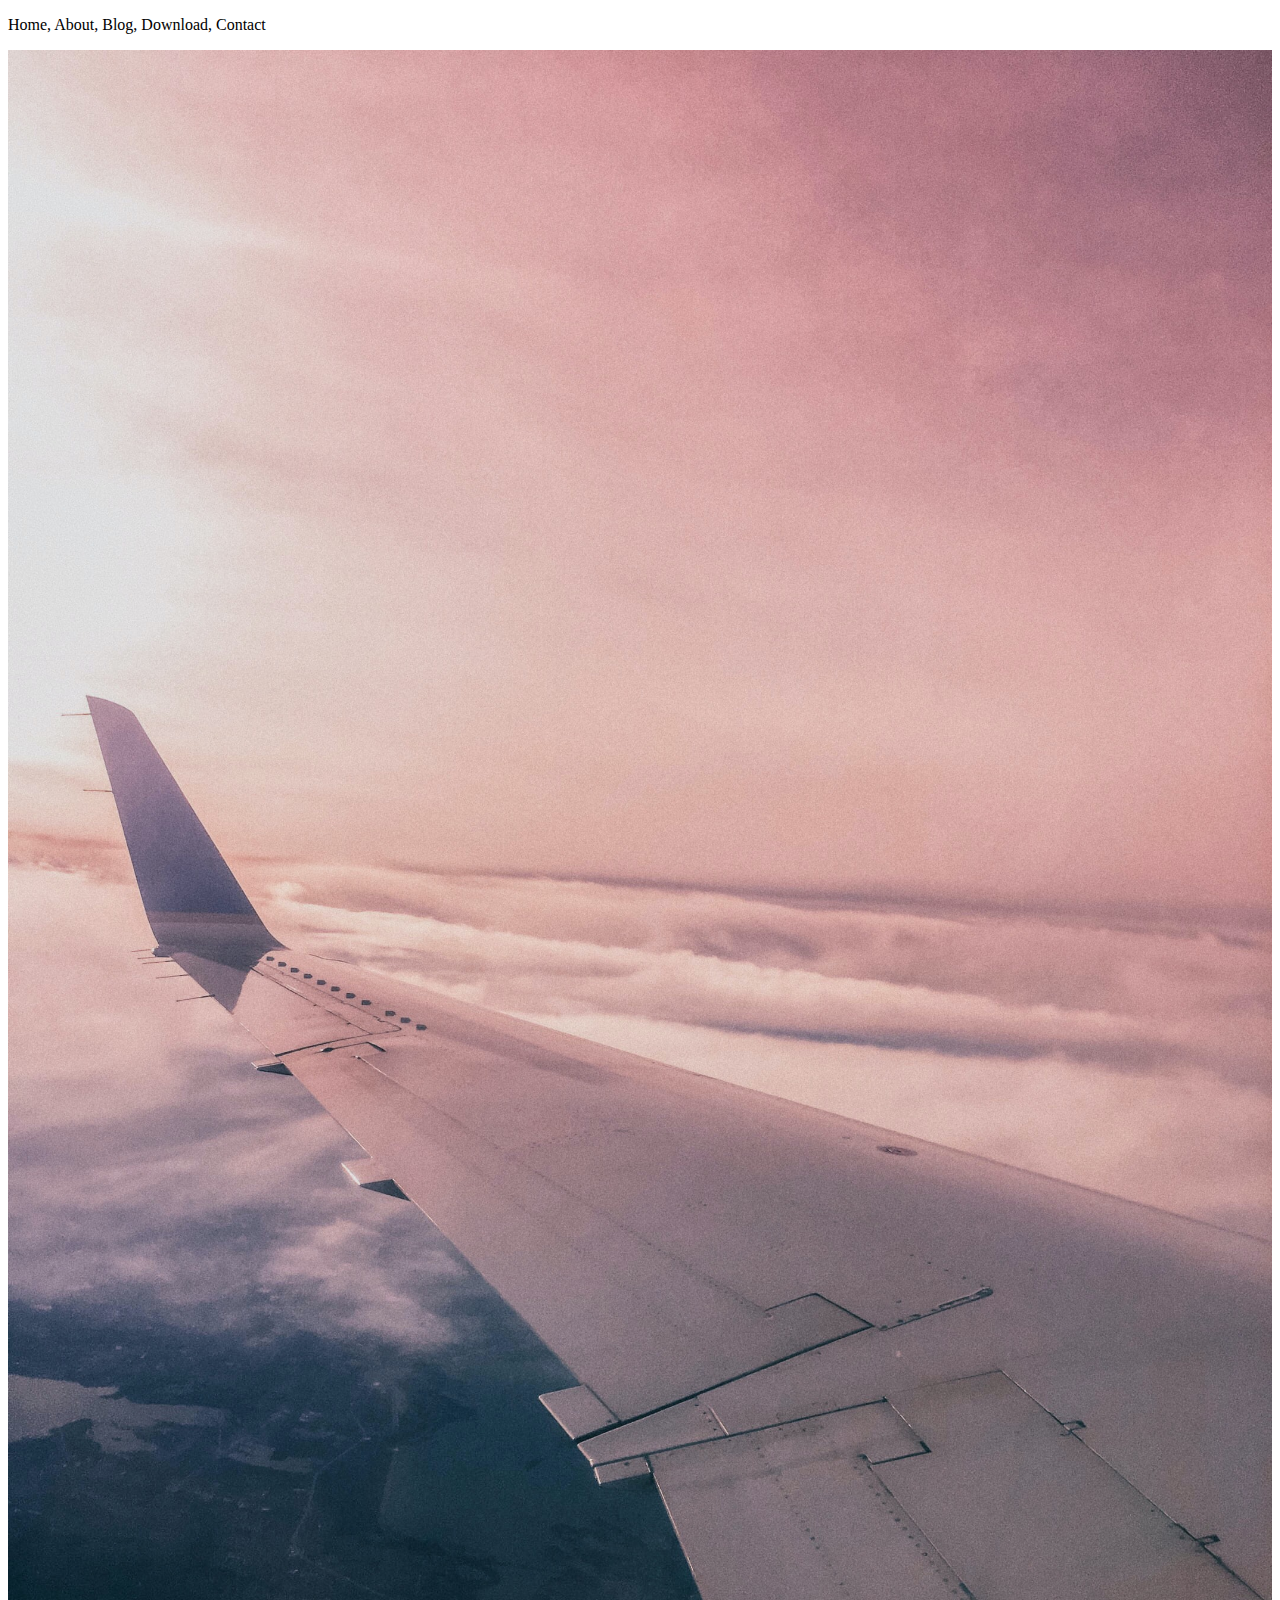
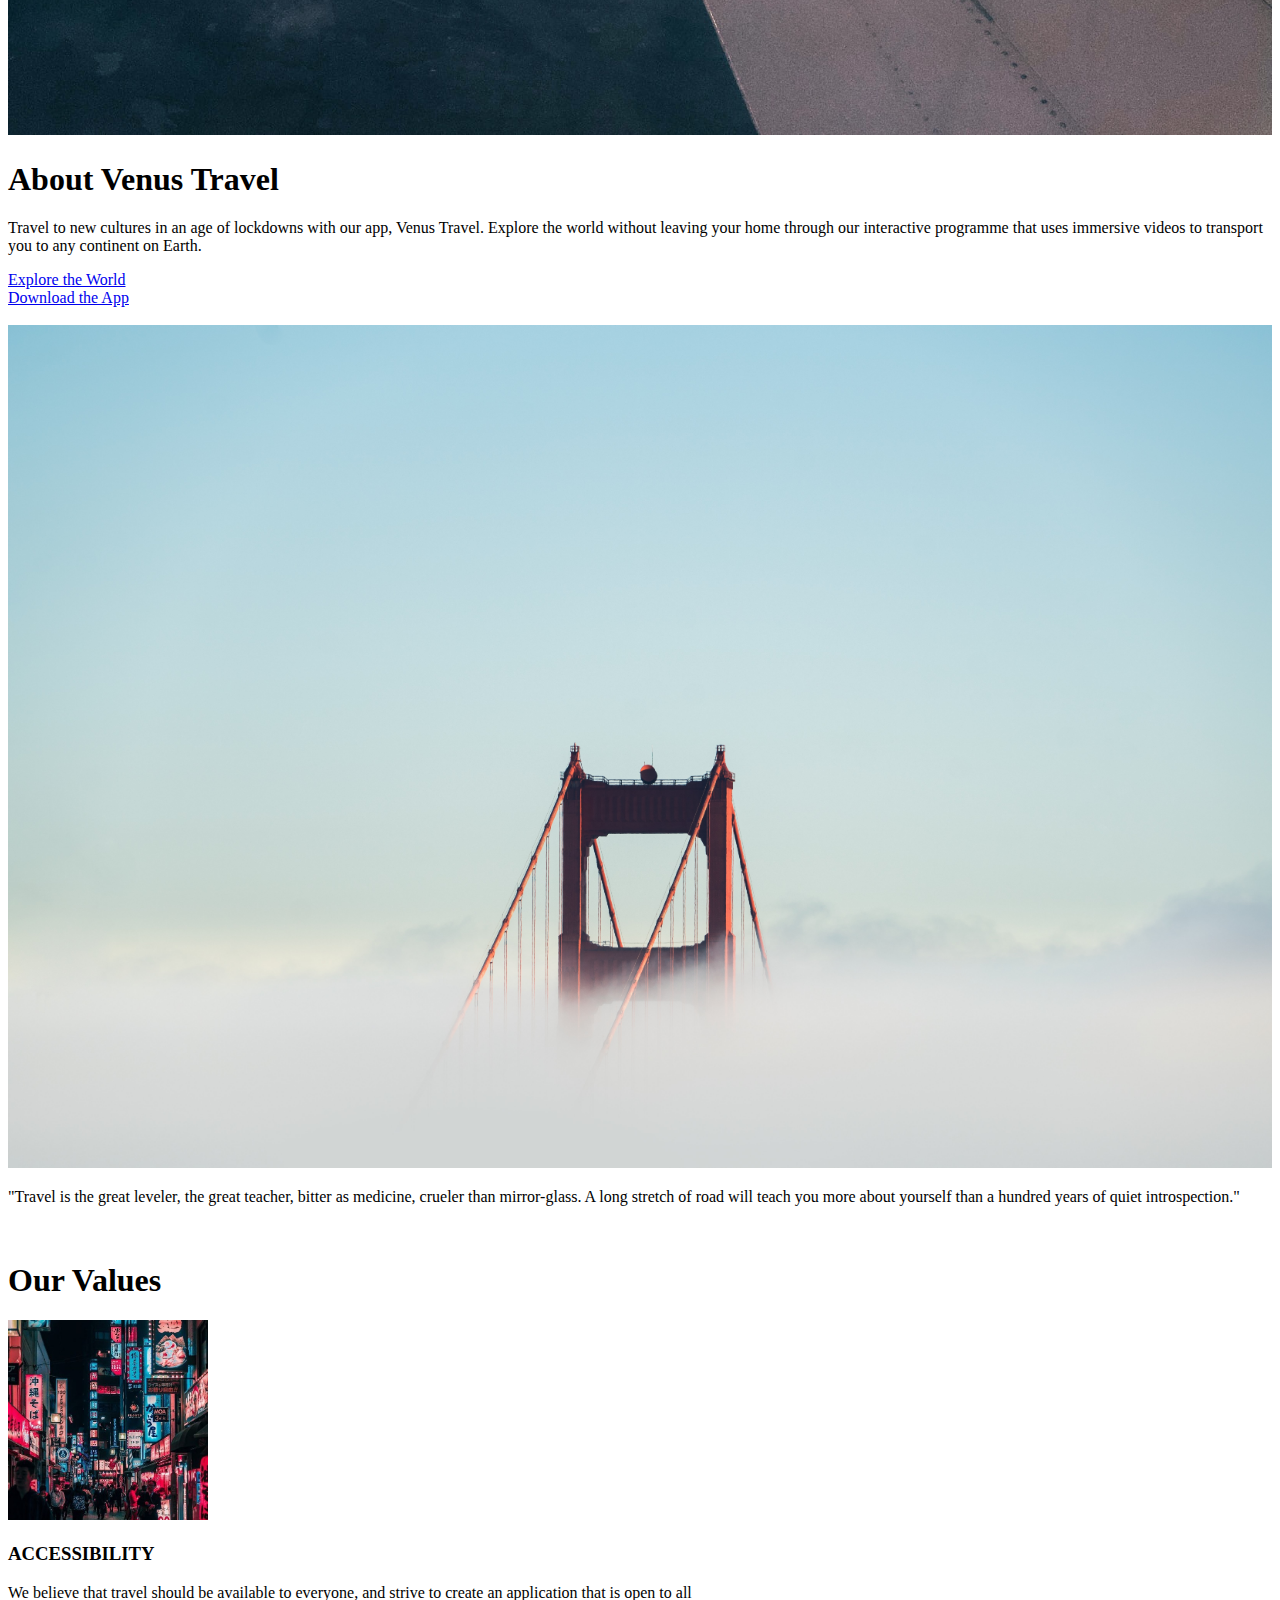
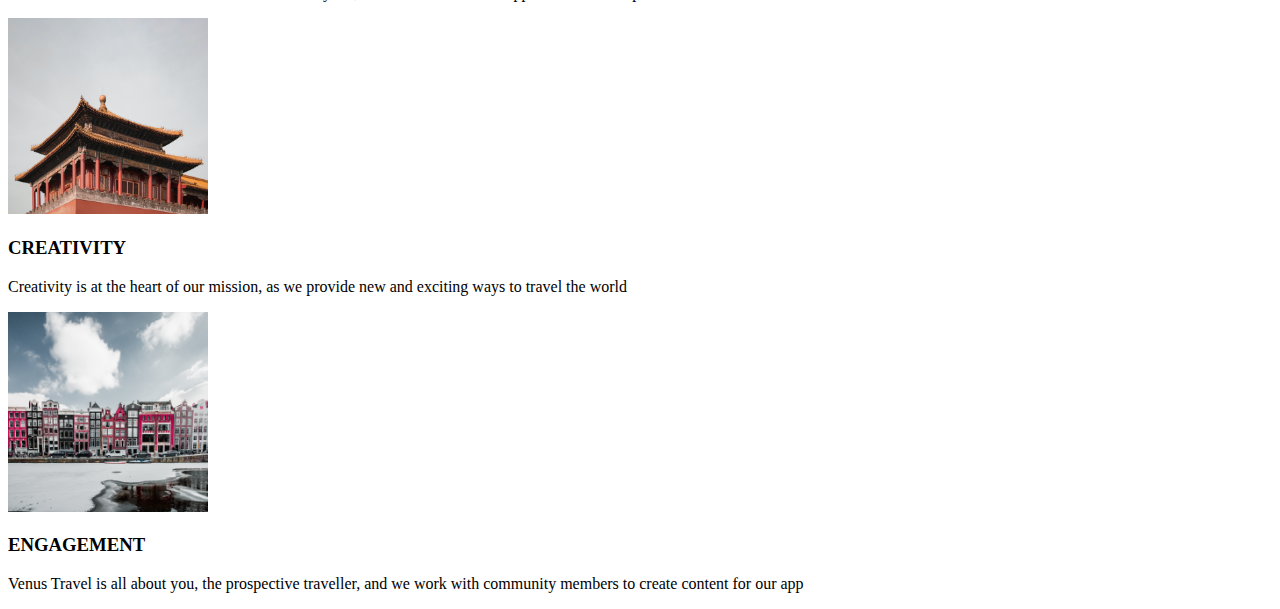
==== about.html @ 948adb57 "Merge branch 'main' of https://github.com/jsopf/cfgvenusproject into main" ====
<!DOCTYPE html>

<html lang="en">

    <head>
        <title>About</title>
        <meta name="viewport" content="width=device-width, initial-scale=1.0">
        <link rel="stylesheet" href="./css/main.css">
        <script src="./js/app.js"></script>
        <link href="https://fonts.googleapis.com/css2?family=Lato:wght@300&display=swap" rel="stylesheet">
    </head>

    <nav>
        <p>Home, About, Blog, Download, Contact</p>
    </nav>
    
    <body>

        <main>
            
            <div class="AVT">

                <div class="img2">
                    <img src="./images/plane wing.jpg" alt="airplane wing" style="width: 100%;">
                </div>
    
                <div class="about">
                    <h1>About Venus Travel</h1>
                    <p>Travel to new cultures in an age of lockdowns with our app, Venus Travel. Explore the world without leaving your home through our interactive programme that uses immersive videos to transport you to any continent on Earth.</p>
                </div>

            </div>

            
            <div class="button1">
               <a href="./page2.html">Explore the World</a>
            </div>

            <div class="button2">
                <a href="./page2.html">Download the App</a>
            </div>      
            
            
            <br>


            <div class="middle">

                <div class="img3">
                    <img src="./images/bridge.jpg" alt="bridge in clouds" style="width: 100%;">
                </div>
    
                <div class="quote"> 
                    <p>"Travel is the great leveler, the great teacher, bitter as medicine, crueler than mirror-glass. A long stretch of road will teach you more about yourself than a hundred years of quiet introspection."                </p>
                </div>

            </div>

            
            <br>


            <div class="values">
                <h1>Our Values</h1>
            </div>

            <div class="image-gallery">

                <div class="v1">

                    <div class="bgimg1">
                        <img src="./images/neon street.jpg" alt="street at night" style="width: 200px;">
                    </div>

                    <div class="acc">
                        <h3>ACCESSIBILITY</h3>
                        <p>We believe that travel should be available to everyone, and strive to create an application that is open to all</p>
                    </div>

                </div>

                <div class="v2">

                    <div class="bgimg2">
                        <img src="./images/temple day.jpg" alt="temple day" style="width: 200px;">
                    </div>
                    
                    <div class="create">
                        <h3>CREATIVITY</h3>
                        <p>Creativity is at the heart of our mission, as we provide new and exciting ways to travel the world</p>
                    </div>
    
                </div> 
                
                <div class="v3">
                    <div class="bgimg3">
                        <img src="./images/amsterdam.jpg" alt="houses" style="width: 200px;">
                    </div>

                    <div class="eng">
                        <h3>ENGAGEMENT</h3>
                        <p>Venus Travel is all about you, the prospective traveller, and we work with community members to create content for our app</p>
                    </div>
                    
                </div>

            </div>     

        </main>
        
    </body>

    <footer>
        
    </footer>

</html>
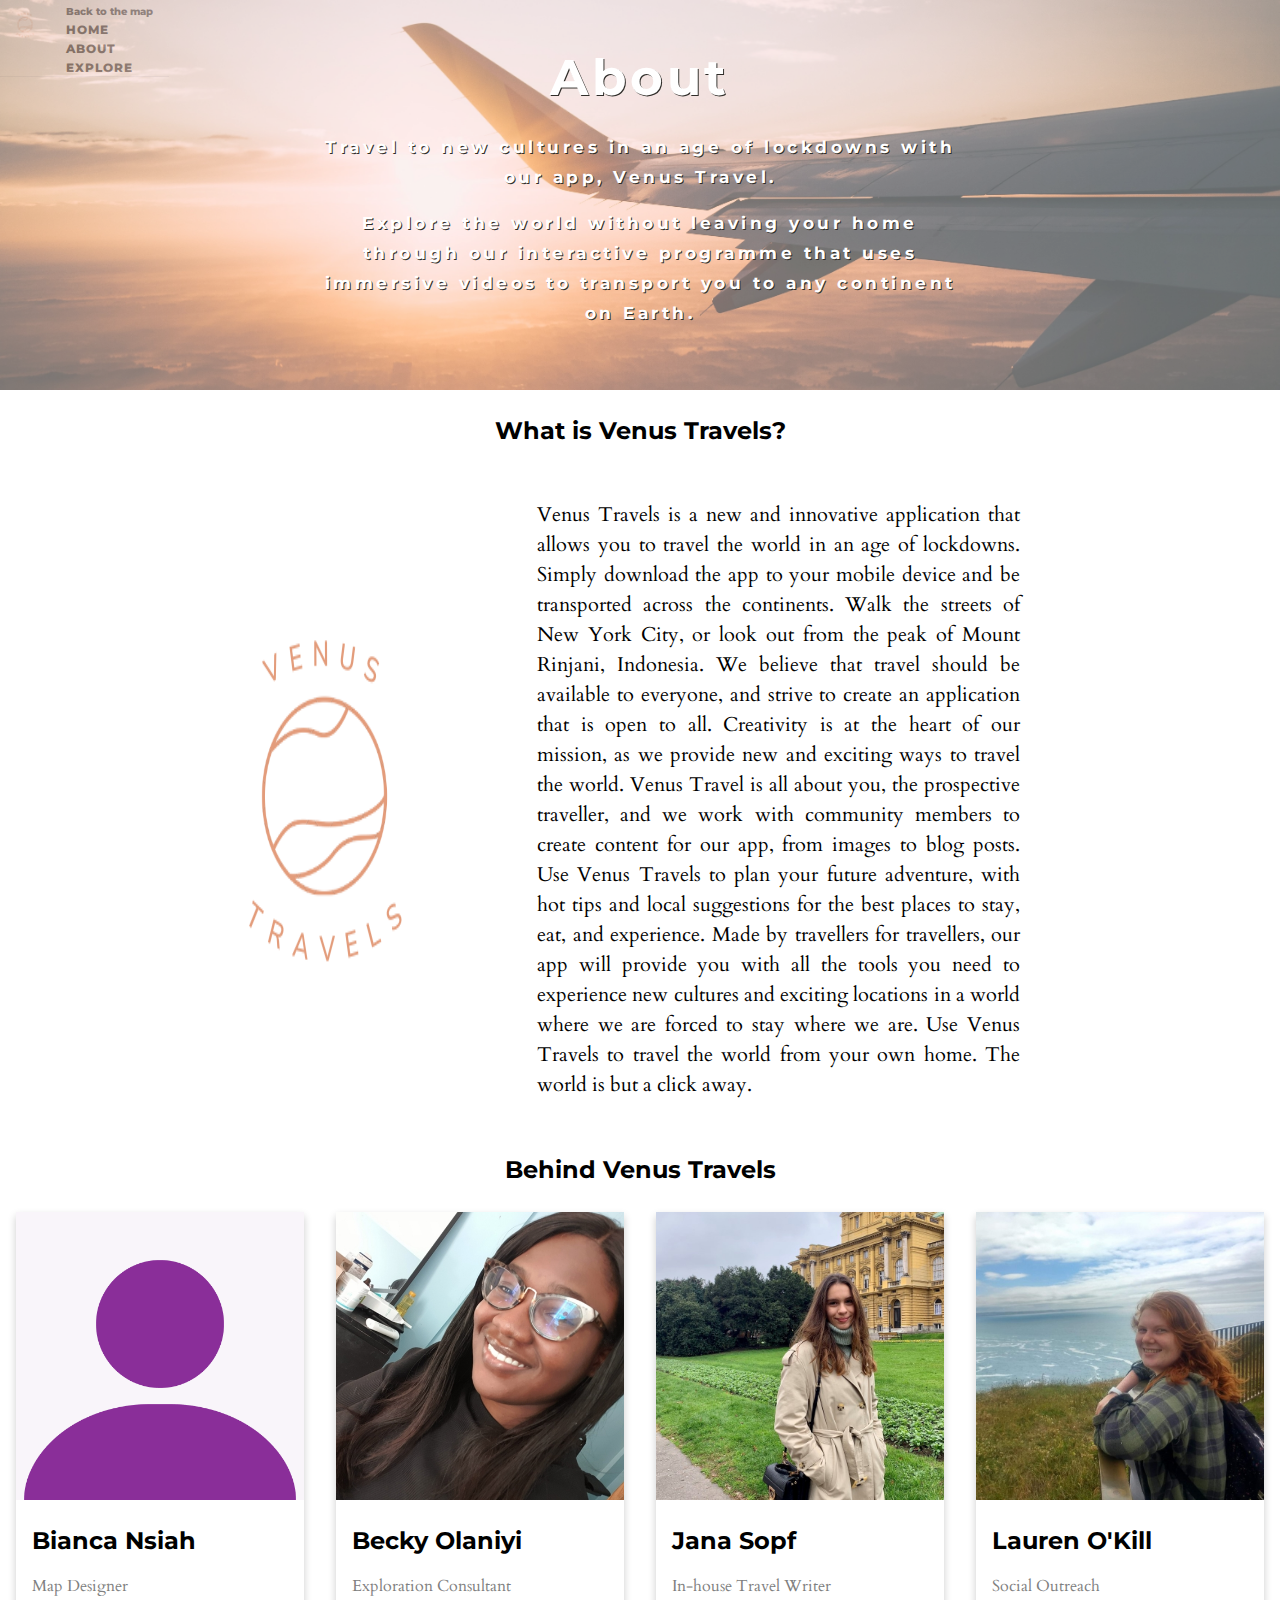
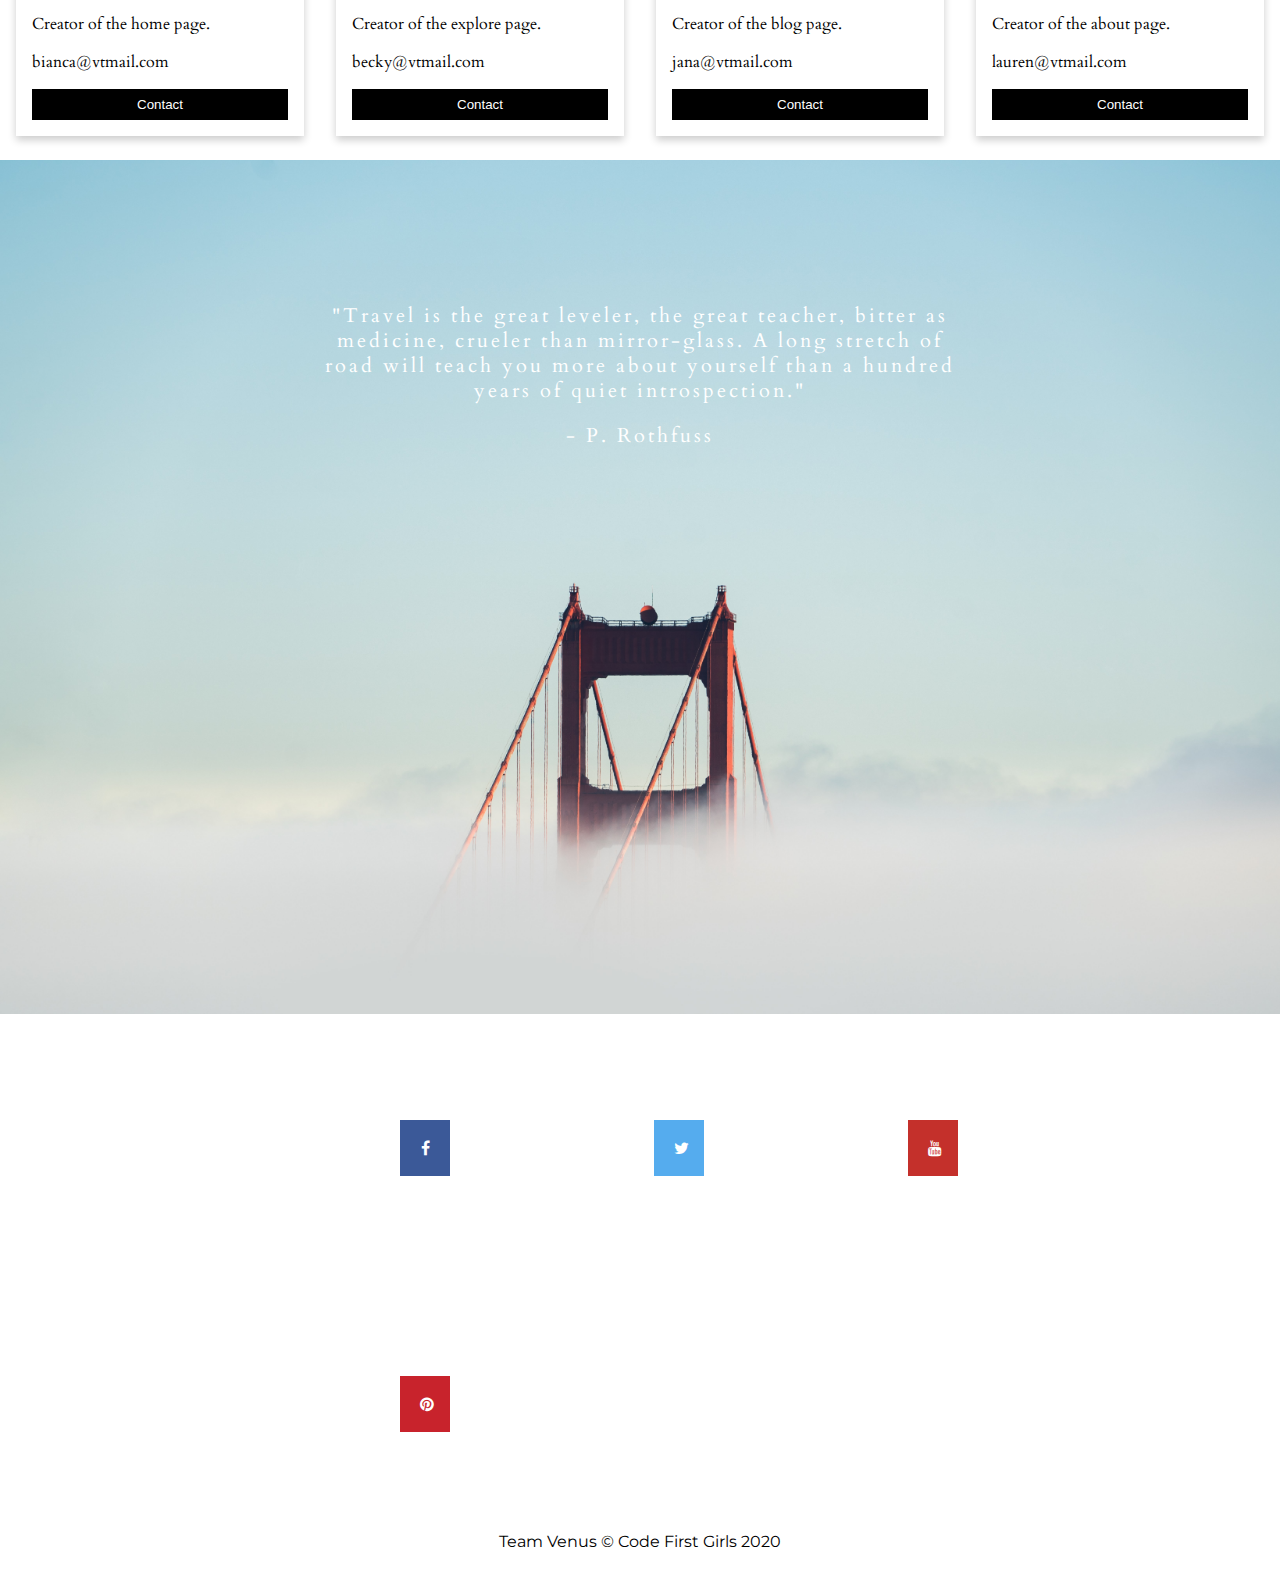
==== commit 883a27a8: "updated about" ====
--- a/about.html
+++ b/about.html
@@ -5,113 +5,146 @@
     <head>
         <title>About</title>
         <meta name="viewport" content="width=device-width, initial-scale=1.0">
-        <link rel="stylesheet" href="./css/main.css">
-        <script src="./js/app.js"></script>
-        <link href="https://fonts.googleapis.com/css2?family=Lato:wght@300&display=swap" rel="stylesheet">
+        <link rel="stylesheet" href="./css/about.css">
+        <link rel="stylesheet" href="https://cdnjs.cloudflare.com/ajax/libs/font-awesome/4.7.0/css/font-awesome.min.css">
+        <link href="https://fonts.googleapis.com/css2?family=Montserrat:wght@200&display=swap" rel="stylesheet">
+        <link href="https://fonts.googleapis.com/css2?family=Cardo&display=swap" rel="stylesheet" rel="stylesheet">
     </head>
 
-    <nav>
-        <p>Home, About, Blog, Download, Contact</p>
-    </nav>
-    
-    <body>
+    <main>
 
-        <main>
-            
-            <div class="AVT">
-
-                <div class="img2">
-                    <img src="./images/plane wing.jpg" alt="airplane wing" style="width: 100%;">
-                </div>
-    
-                <div class="about">
-                    <h1>About Venus Travel</h1>
-                    <p>Travel to new cultures in an age of lockdowns with our app, Venus Travel. Explore the world without leaving your home through our interactive programme that uses immersive videos to transport you to any continent on Earth.</p>
-                </div>
-
-            </div>
-
-            
-            <div class="button1">
-               <a href="./page2.html">Explore the World</a>
-            </div>
-
-            <div class="button2">
-                <a href="./page2.html">Download the App</a>
-            </div>      
-            
-            
-            <br>
+      <!-- NAVIGATION -->
+      <nav class="navbar navbar-expand-lg navbar-light fixed-top" id="mainNav">
+        <a class="navbar-brand" href="#">
+          <img src="./images/venus travels logo.png" width="50" height="50" class="d-inline-block align-top" alt="" loading="lazy">
+        </a>
+        <div class="container">
+          <a class="navbar-brand" href="index.html">Back to the map</a>
+          <div class="collapse navbar-collapse" id="navbarResponsive">
+          <ul class="navbar-nav ml-auto">
+            <li class="nav-item">
+            <a class="nav-link" href="index.html">Home</a>
+            </li>
+            <li class="nav-item">
+            <a class="nav-link" href="about.html">About</a>
+            </li>
+            <li class="nav-item">
+            <a class="nav-link" href="explore.html">Explore</a>
+            </li>
+          </ul>
+          </div>
+        </div>
+        </nav>
 
 
-            <div class="middle">
+      <!-- HEADER BAR -->
+      <header>
+        <div class="header">
+          <div class="header-img">
+              <img src="./images/sunset wing.jpg" alt="Airplane in the sky" style="width: 100%;">
+          </div>
+         <div class="about-intro"> 
+           <h1>About</h1>
+           <h6>
+            Travel to new cultures in an age of lockdowns with our app, Venus Travel. </p>
+            Explore the world without leaving your home through our interactive programme that uses immersive videos to transport you to any continent on Earth.
+           </h6>
+          </div>
+        </div>
+        
+    <!-- MORE INFO -->    
+    <h2 style="text-align:center">What is Venus Travels?</h2>
 
-                <div class="img3">
-                    <img src="./images/bridge.jpg" alt="bridge in clouds" style="width: 100%;">
-                </div>
+    <div class="info">
+      <img src="./images/venus travels logo.png" /> <p>Venus Travels is a new and innovative application that allows you to travel the world in an age of lockdowns. Simply download the app to your mobile device and be transported across the continents. Walk the streets of New York City, or look out from the peak of Mount Rinjani, Indonesia. We believe that travel should be available to everyone, and strive to create an application that is open to all. Creativity is at the heart of our mission, as we provide new and exciting ways to travel the world. Venus Travel is all about you, the prospective traveller, and we work with community members to create content for our app, from images to blog posts. Use Venus Travels to plan your future adventure, with hot tips and local suggestions for the best places to stay, eat, and experience. Made by travellers for travellers, our app will provide you with all the tools you need to experience new cultures and exciting locations in a world where we are forced to stay where we are. Use Venus Travels to travel the world from your own home. The world is but a click away.</p> 
+    </div>
     
-                <div class="quote"> 
-                    <p>"Travel is the great leveler, the great teacher, bitter as medicine, crueler than mirror-glass. A long stretch of road will teach you more about yourself than a hundred years of quiet introspection."                </p>
-                </div>
+    <!-- WHO WE ARE -->
+      <h2 style="text-align:center">Behind Venus Travels</h2>
+      <div class="row">
+        <div class="column">
+          <div class="card">
+            <img src="./images/Bianca.png" alt="Bianca" style="width:100%">
+            <div class="container">
+              <h2>Bianca Nsiah</h2>
+              <p class="title">Map Designer</p>
+              <p>Creator of the home page.</p>
+              <p>bianca@vtmail.com</p>
+              <p><button class="button">Contact</button></p>
+          </div>
+          </div>
+        </div>
+    
+      <div class="column">
+        <div class="card">
+          <img src="./images/Becky.jpg" alt="Becky" style="width:100%">
+          <div class="container">
+            <h2>Becky Olaniyi</h2>
+            <p class="title">Exploration Consultant</p>
+            <p>Creator of the explore page.</p>
+            <p>becky@vtmail.com</p>
+            <p><button class="button">Contact</button></p>
+          </div>
+        </div>
+      </div>
 
-            </div>
-
-            
-            <br>
+      <div class="column">
+        <div class="card">
+          <img src="./images/Jana.jpeg" alt="Jana" style="width:100%">
+          <div class="container">
+            <h2>Jana Sopf</h2>
+            <p class="title">In-house Travel Writer</p>
+            <p>Creator of the blog page.</p>
+            <p>jana@vtmail.com</p>
+            <p><button class="button">Contact</button></p>
+          </div>
+        </div>
+      </div>
+    
+      <div class="column">
+        <div class="card">
+          <img src="./images/Lauren.jpg" alt="Lauren" style="width:100%">
+          <div class="container">
+            <h2>Lauren O'Kill</h2>
+            <p class="title">Social Outreach</p>
+            <p>Creator of the about page.</p>
+            <p>lauren@vtmail.com</p>
+            <p><button class="button">Contact</button></p>
+          </div>
+        </div>
+      </div>
+    </div>
 
 
-            <div class="values">
-                <h1>Our Values</h1>
-            </div>
+    <!-- QUOTE -->
+    <div class="middle">
 
-            <div class="image-gallery">
+      <div class="img3">
+          <img src="./images/bridge.jpg" alt="bridge in clouds" style="width: 100%;">
+      </div>
+      <div class="quote"> 
+          <p>"Travel is the great leveler, the great teacher, bitter as medicine, crueler than mirror-glass. A long stretch of road will teach you more about yourself than a hundred years of quiet introspection."</p>
+          <p>- P. Rothfuss</p>
+      </div>
 
-                <div class="v1">
+    </div>
 
-                    <div class="bgimg1">
-                        <img src="./images/neon street.jpg" alt="street at night" style="width: 200px;">
-                    </div>
 
-                    <div class="acc">
-                        <h3>ACCESSIBILITY</h3>
-                        <p>We believe that travel should be available to everyone, and strive to create an application that is open to all</p>
-                    </div>
-
-                </div>
-
-                <div class="v2">
-
-                    <div class="bgimg2">
-                        <img src="./images/temple day.jpg" alt="temple day" style="width: 200px;">
-                    </div>
-                    
-                    <div class="create">
-                        <h3>CREATIVITY</h3>
-                        <p>Creativity is at the heart of our mission, as we provide new and exciting ways to travel the world</p>
-                    </div>
-    
-                </div> 
-                
-                <div class="v3">
-                    <div class="bgimg3">
-                        <img src="./images/amsterdam.jpg" alt="houses" style="width: 200px;">
-                    </div>
-
-                    <div class="eng">
-                        <h3>ENGAGEMENT</h3>
-                        <p>Venus Travel is all about you, the prospective traveller, and we work with community members to create content for our app</p>
-                    </div>
-                    
-                </div>
-
-            </div>     
-
-        </main>
-        
-    </body>
-
+    <!--SOCIAL -->
+    <div class="social">
+      <a href="#" class="fa fa-facebook"></a>
+      <a href="#" class="fa fa-twitter"></a>
+      <a href="#" class="fa fa-youtube"></a>
+      <a href="#" class="fa fa-pinterest"></a>  
+    </div>
+   
+    <!--FOOTER -->
     <footer>
-        
+      <div class="copyright">
+          <p class="copyright text-muted">Team Venus &copy; Code First Girls 2020</p>
+      </div>
     </footer>
 
+    </main>
+
 </html>--- a/css/about.css
+++ b/css/about.css
@@ -0,0 +1,236 @@
+  /* NAVIGATION BAR  */
+  nav a {
+  font-size: 10px;
+  color: #212529;
+  font-family: 'Montserrat', serif;
+  }
+
+  ul {
+  list-style-type: none;
+  margin: 0;
+  padding: 0;
+  }
+
+  #mainNav {
+  position: absolute;
+  border-bottom: 1px solid #e9ecef;
+  background-color: white;
+  font-family: 'Montserrat','Cardo', sans-serif;
+  display: inline-flex;
+  opacity: 1.5;
+  }
+
+  #mainNav .navbar-brand {
+  font-weight: 800;
+  color: #343a40;
+  }
+
+  #mainNav .navbar-toggler {
+  font-size: 12px;
+  font-weight: 800;
+  padding: 13px;
+  text-transform: uppercase;
+  color: #343a40;
+  }
+
+  #mainNav .navbar-nav > li.nav-item > a {
+  font-size: 12px;
+  font-weight: 800;
+  letter-spacing: 1px;
+  text-transform: uppercase;
+  }
+
+  a:link {
+  text-decoration: none;
+  }
+
+  a:visited {
+  text-decoration: none;
+  }
+
+  a:hover {
+  text-decoration: underline;
+  }
+
+  a:active {
+  text-decoration: underline;
+  }
+
+
+  /* HEADER BAR */
+  .about-intro {
+    position: absolute;
+    top: 50%;
+    left: 50%;
+    transform: translate(-50%, -50%);
+    font-family: 'Montserrat','Cardo', sans-serif;
+    letter-spacing: 3.5px;
+    line-height: 30px;
+    font-size: 25px;
+    opacity: 2.5;
+    text-shadow: 1px 1px #302e2a;
+  }
+
+  .header {
+    position: relative;
+    text-align: center;
+    color: white;
+  }
+
+  .header-img {
+    opacity: 0.6;
+  }
+
+
+  /* MAIN SECTION */
+  .info {
+    display: flex;
+    font-size: 20px;
+    line-height: 30px;
+    margin: 25px;
+    margin-right: 250px;
+    margin-left: 100px;
+    text-justify: inter-word;
+    text-align: justify;
+    padding-right: 100px;
+    padding: 10px;
+  }
+
+  body {
+    font-family: 'Cardo', serif;
+    margin: 0;
+  }
+
+  h1 {
+    font-family: 'Montserrat', sans-serif;
+  }
+
+  h2 {
+    font-family: 'Montserrat', sans-serif;
+    margin-top: 20px;
+  }
+  
+  html {
+    box-sizing: border-box;
+  }
+  
+  *, *:before, *:after {
+    box-sizing: inherit;
+  }
+  
+  .column {
+    float: left;
+    width: 25%;
+    margin-bottom: 16px;
+    padding: 0 8px;
+  }
+  
+  .card {
+    box-shadow: 0 4px 8px 0 rgba(0, 0, 0, 0.2);
+    margin: 8px;
+  }
+  
+  .container {
+    padding: 0 16px;
+  }
+  
+  .container::after, .row::after {
+    content: "";
+    clear: both;
+    display: table;
+  }
+  
+  .title {
+    color: grey;
+  }
+  
+  .button {
+    border: none;
+    outline: 0;
+    display: inline-block;
+    padding: 8px;
+    color: white;
+    background-color: #000;
+    text-align: center;
+    cursor: pointer;
+    width: 100%;
+  }
+  
+  .button:hover {
+    background-color: #555;
+  }
+  
+  @media screen and (max-width: 650px) {
+    .column {
+      width: 100%;
+      display: block;
+    }
+  }
+
+
+  /* QUOTE */
+  .middle {
+    position: relative;
+    text-align: center;
+    color: white;
+  }
+
+  .quote {
+    position: absolute;
+    top: 25%;
+    left: 50%;
+    transform: translate(-50%, -50%);
+    font-family: 'Cardo', serif;
+    letter-spacing: 3px;
+    line-height: 25px;
+    font-size: 20px;
+  }
+
+  /* SOCIAL */
+  .social {
+    margin-left: 300px;
+  }
+
+  .fa {
+    padding: 20px;
+    font-size: 30px;
+    width: 50px;
+    text-align: center;
+    text-decoration: none;
+    margin: 100px;
+  }
+
+  .fa:hover {
+    opacity: 0.7;
+  }
+
+  .fa-facebook {
+    background: #3B5998;
+    color: white;
+  }
+
+  .fa-twitter {
+    background: #55ACEE;
+    color: white;
+  }
+
+  .fa-youtube {
+    background: #c4302b;
+    color: white;
+  }
+
+  .fa-pinterest {
+    background: #c8232c;
+    color: white;
+  }
+
+
+  /* FOOTER */
+  .copyright {
+    text-align: center;
+    padding-bottom: 50px;
+    margin-top: 0px;
+    margin-bottom: 0px;
+    height: 30px;
+    font-family: 'Montserrat', serif;
+  }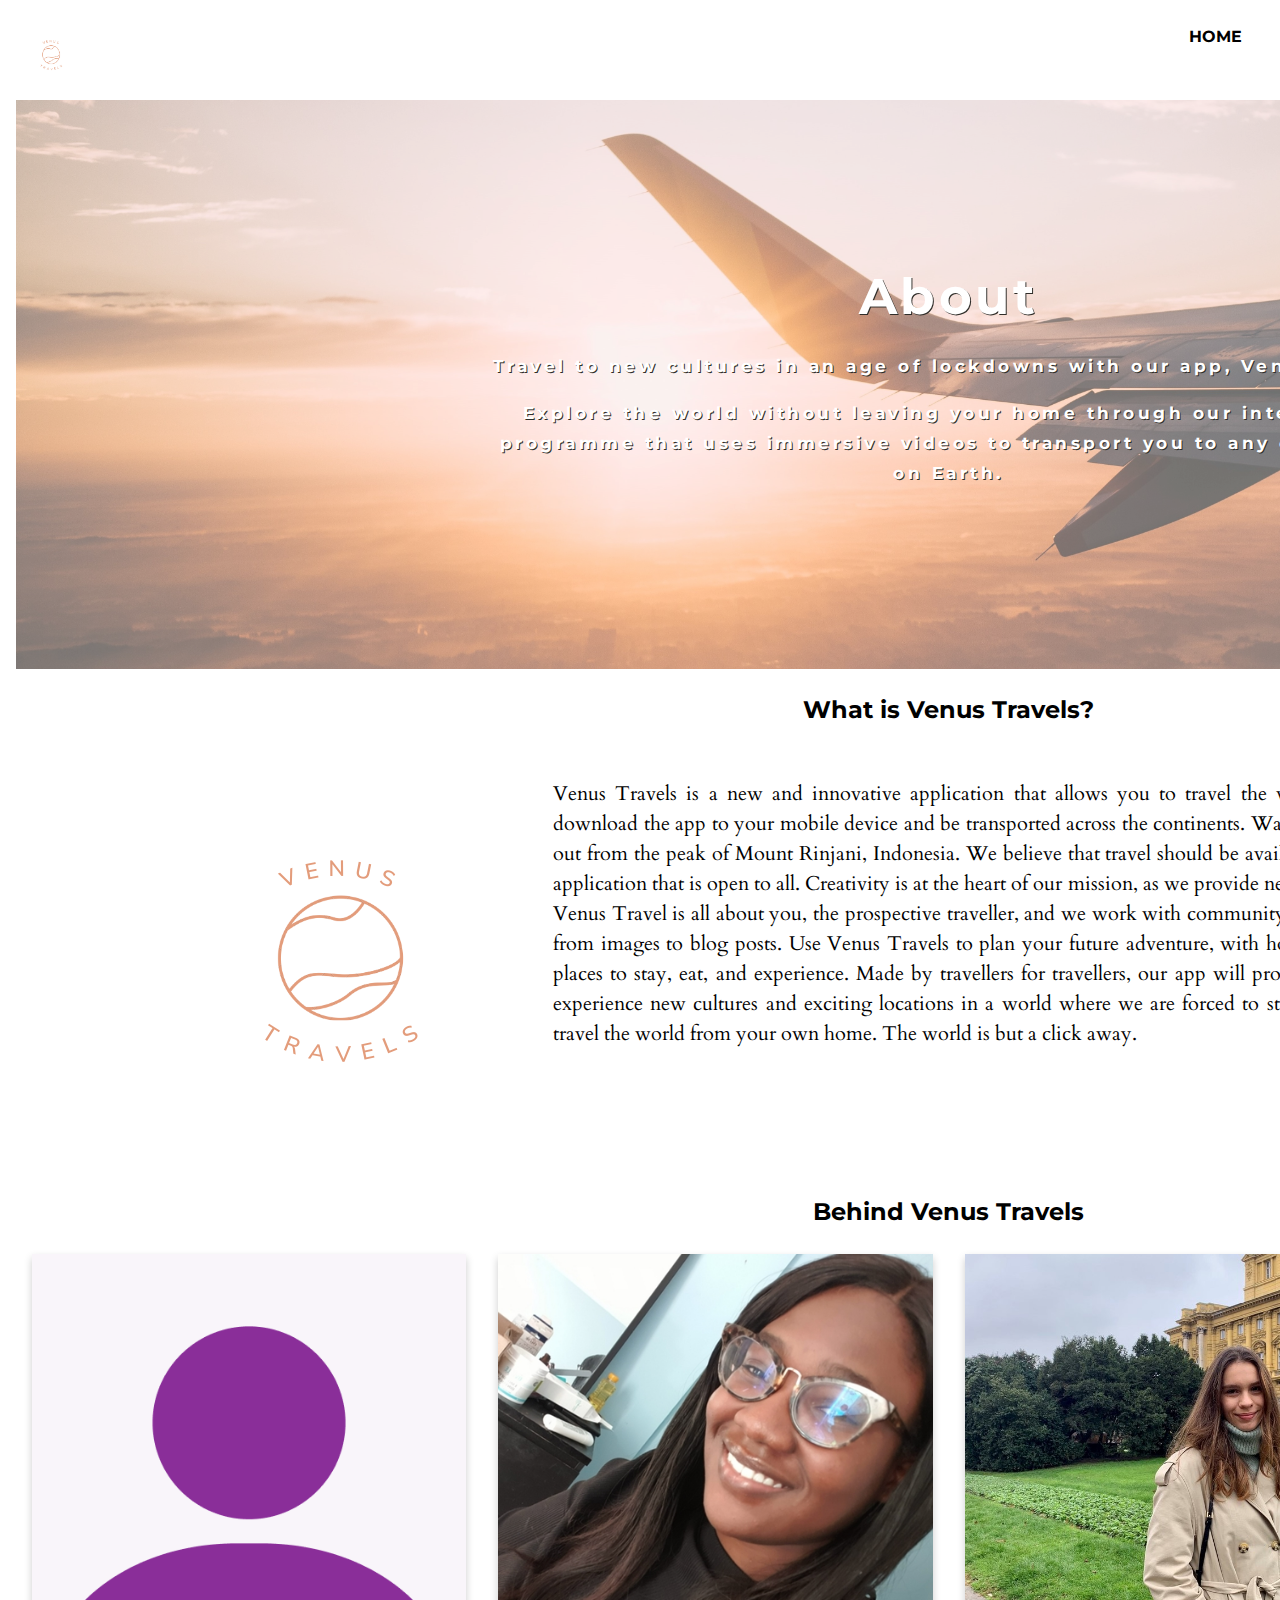
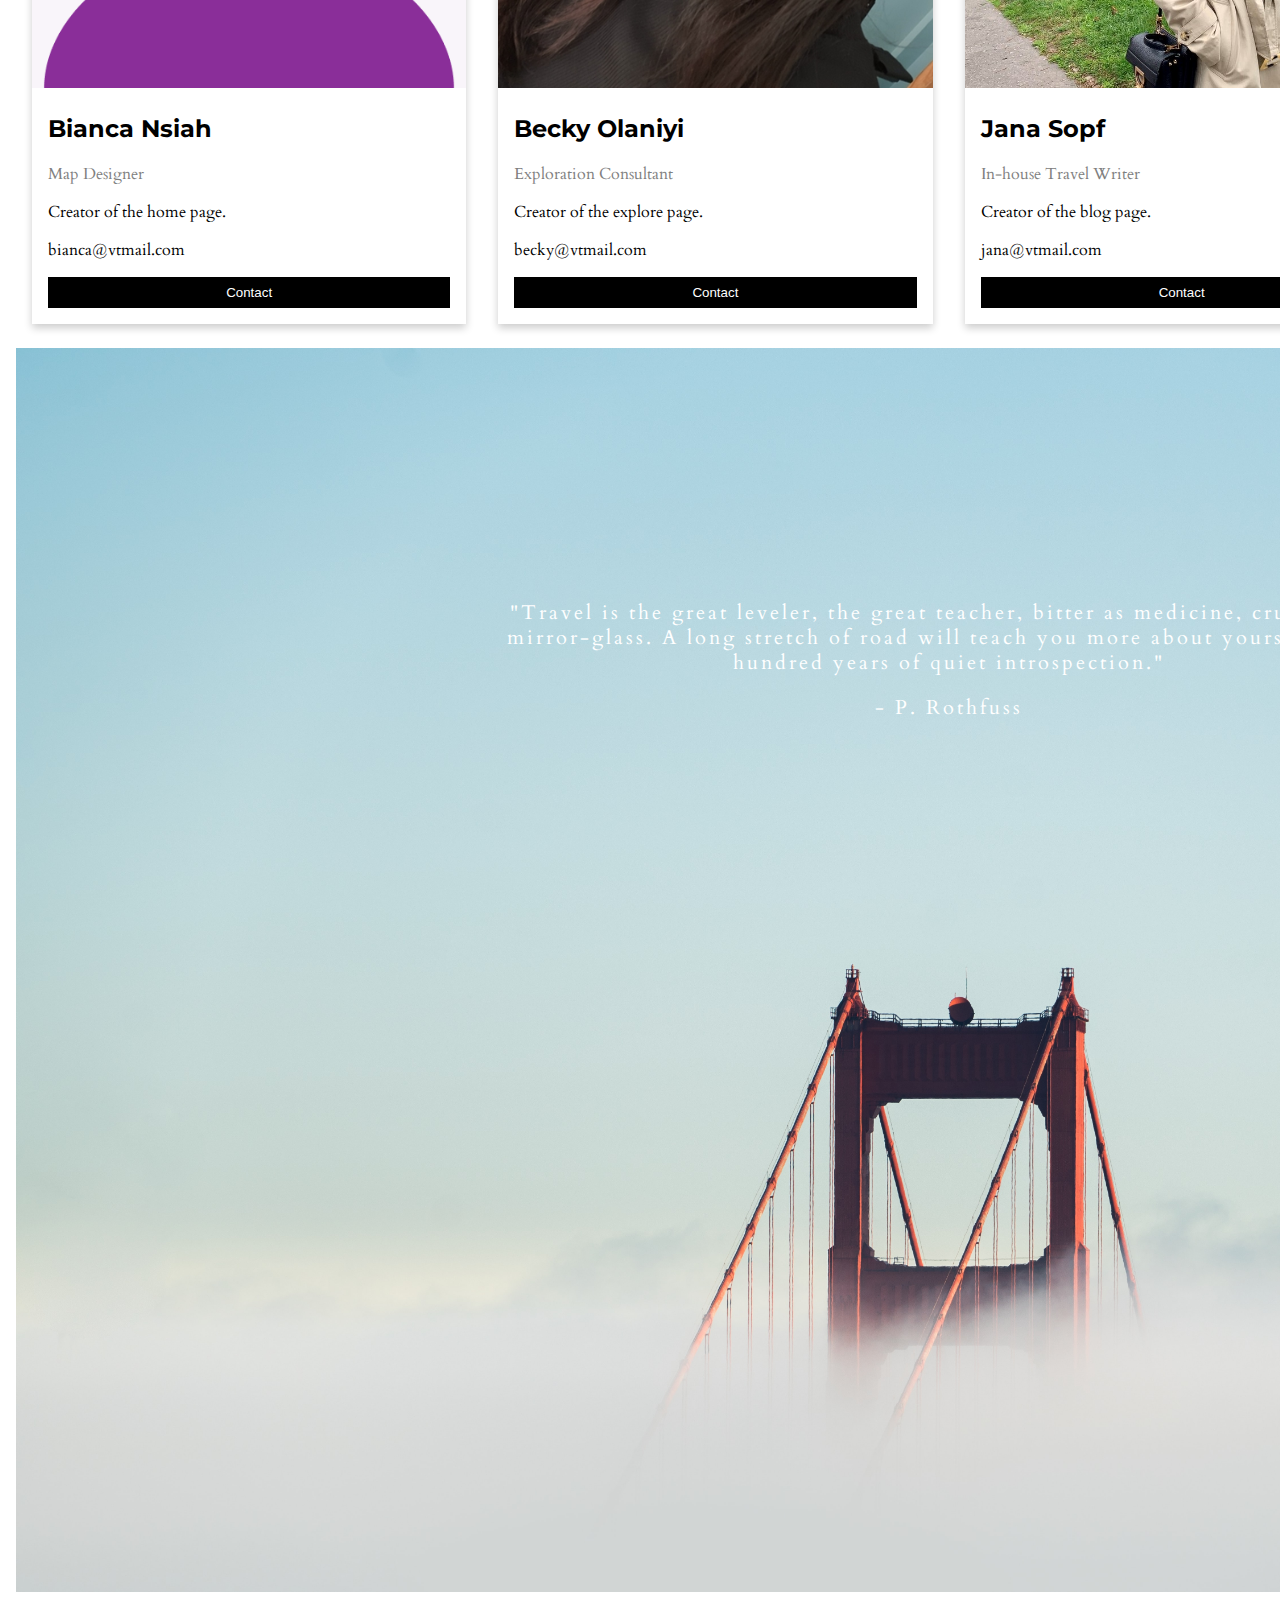
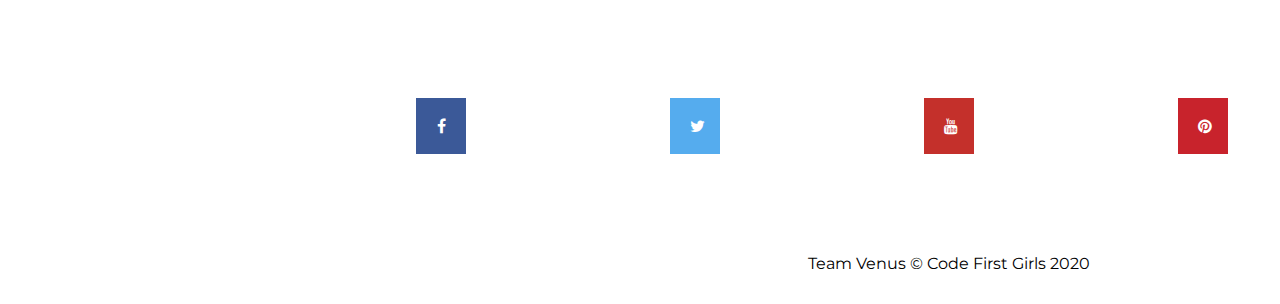
==== commit 485b7330: "Merge branch 'main' of https://github.com/jsopf/cfgvenusproject into main" ====
--- a/about.html
+++ b/about.html
@@ -14,27 +14,21 @@
     <main>
 
       <!-- NAVIGATION -->
-      <nav class="navbar navbar-expand-lg navbar-light fixed-top" id="mainNav">
-        <a class="navbar-brand" href="#">
-          <img src="./images/venus travels logo.png" width="50" height="50" class="d-inline-block align-top" alt="" loading="lazy">
-        </a>
+      <div class="landing-page">
         <div class="container">
-          <a class="navbar-brand" href="index.html">Back to the map</a>
-          <div class="collapse navbar-collapse" id="navbarResponsive">
-          <ul class="navbar-nav ml-auto">
-            <li class="nav-item">
-            <a class="nav-link" href="index.html">Home</a>
-            </li>
-            <li class="nav-item">
-            <a class="nav-link" href="about.html">About</a>
-            </li>
-            <li class="nav-item">
-            <a class="nav-link" href="explore.html">Explore</a>
-            </li>
-          </ul>
-          </div>
+        <div class="header-area">
+            <img class=logo src="./images/venus travels logo.png" width="60" height="60" class="d-inline-block align-top" alt="Venus Travels logo" loading="lazy">
+            <div id="move">
+                <ul class="links">
+                    <li id="home"><a href="index.html">HOME</a></li>
+                    <li><a href="explore.html">EXPLORE</a></li>
+                    <li><a href="blog.html">BLOG</a></li>
+                    <li><a href="about.html">ABOUT</a></li>
+                    <li class="search-container">
+                        <input type="text" placeholder="Search for a country..."></li>
+                </ul>
+            </div>
         </div>
-        </nav>
 
 
       <!-- HEADER BAR -->
--- a/css/about.css
+++ b/css/about.css
@@ -1,60 +1,75 @@
-  /* NAVIGATION BAR  */
-  nav a {
-  font-size: 10px;
-  color: #212529;
-  font-family: 'Montserrat', serif;
-  }
-
-  ul {
-  list-style-type: none;
+ /*Landing Page*/
+ .container {
+  width: 100%;
+  padding-left: 0px;
+  margin: 0px 0px 0px 0px;  
+}
+
+.landing-page {
+  float: left;
+  background-color: #FFF;
+}
+
+.landing-page .header-area {
+  display: flex;
+  padding-top: 25px;
+  padding-bottom: 15px;
+  position: relative;
+  width: 100%;
+  margin: 0px;
+  margin-top: 0px;
+}
+
+.logo {
+  margin-left: 5px;
+}
+
+.landing-page .header-area .links {
+  list-style: none;
   margin: 0;
-  padding: 0;
-  }
-
-  #mainNav {
-  position: absolute;
-  border-bottom: 1px solid #e9ecef;
-  background-color: white;
+  float: right;
+  text-align: right;
+  width: 800px;
+  margin-left: 1000px;
+}
+
+.landing-page .header-area .links li {
+  display: inline-block;
+  text-align: center;
+  margin-left: 50px;
+  font-style: black;
+  cursor: pointer;
+  font-weight: bold;
+  padding-bottom: 3px;
+  text-decoration: none;
+}
+  
+li a {
+  text-decoration: none;
+  color: black;
+}
+.links li a:hover {
+  color: black;
+  transition: 0.1s;
+  border-bottom: solid #E39C7B;
+  text-decoration: none;
+}
+
+.links input[type=text] {
+  font-size: 15px;
+  margin-left: 0px;
+  border-color: black;
+  border-width: 1px;
+  text-decoration: black;
+  margin-right: 20px;
   font-family: 'Montserrat','Cardo', sans-serif;
-  display: inline-flex;
-  opacity: 1.5;
-  }
-
-  #mainNav .navbar-brand {
-  font-weight: 800;
-  color: #343a40;
-  }
-
-  #mainNav .navbar-toggler {
-  font-size: 12px;
-  font-weight: 800;
-  padding: 13px;
-  text-transform: uppercase;
-  color: #343a40;
-  }
-
-  #mainNav .navbar-nav > li.nav-item > a {
-  font-size: 12px;
-  font-weight: 800;
-  letter-spacing: 1px;
-  text-transform: uppercase;
-  }
-
-  a:link {
-  text-decoration: none;
-  }
-
-  a:visited {
-  text-decoration: none;
-  }
-
-  a:hover {
-  text-decoration: underline;
-  }
-
-  a:active {
-  text-decoration: underline;
-  }
+}
+
+#move {
+  float: right;
+  font-family: 'Montserrat','Cardo', sans-serif;
+}
+
 
 
   /* HEADER BAR */
